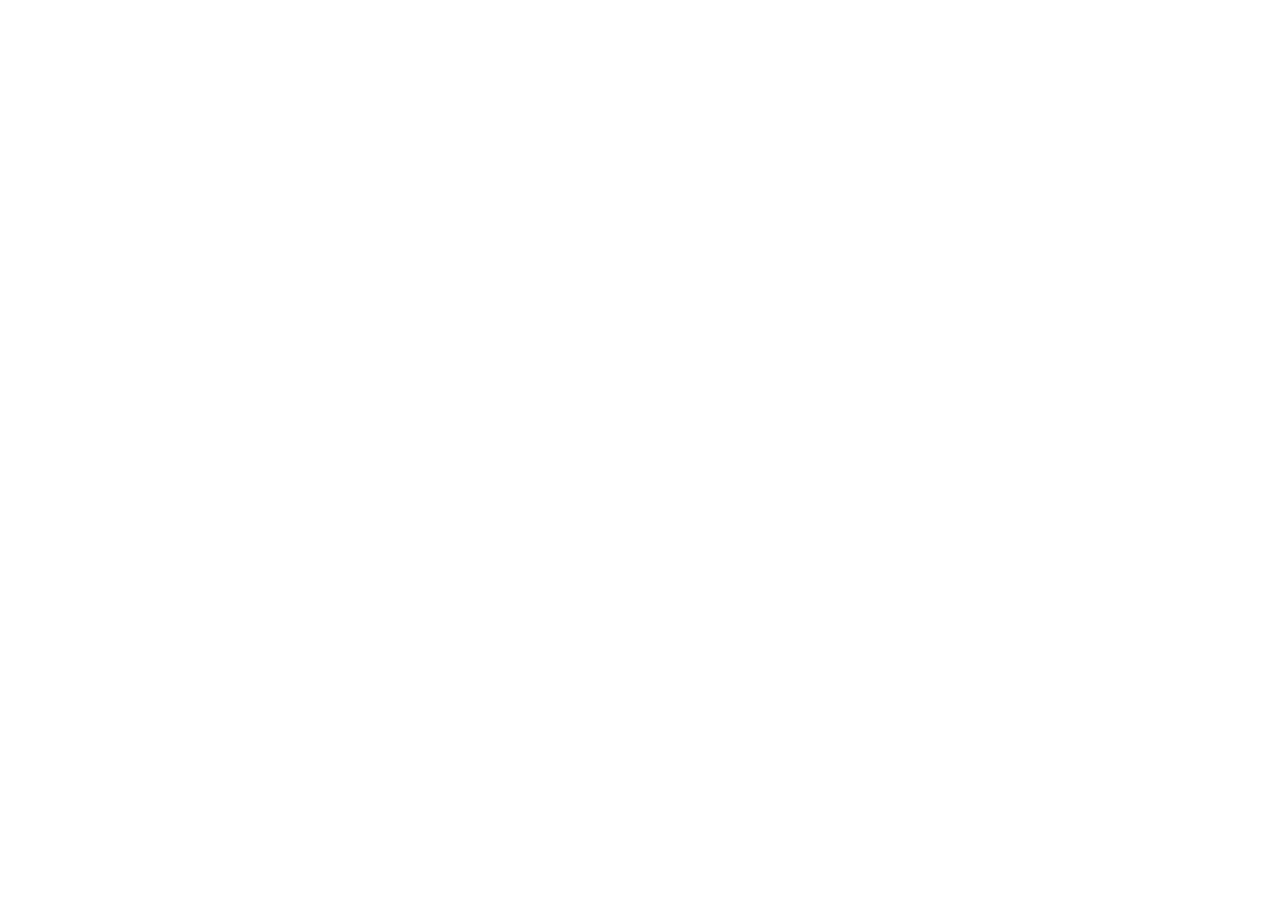
==== about.html @ 68ceb2f0 "init : creation du depot, arborescence des fichiers et structure HTML de base" ====
<!DOCTYPE html>
<html lang="fr">
<head>
    <meta charset="UTF-8">
    <meta name="viewport" content="width=device-width, initial-scale=1.0">
    <title>AfriTalent _ Accueil</title>

    <link
    href="https://cdn.jsdelivr.net/npm/bootstrap@5.3.0/dist/css/bootstrap.min.css"
    rel="stylesheet">

    <link rel="stylesheet" href="css/style.css">
</head>
<body>

    <script
    src="https://cdn.jsdelivr.net/npm/bootstrap@5.3.0/dist/js/bootstrap.bundle.min.js">
    </script>

    <script src="js/main.js"></script>
    
</body>
</html>
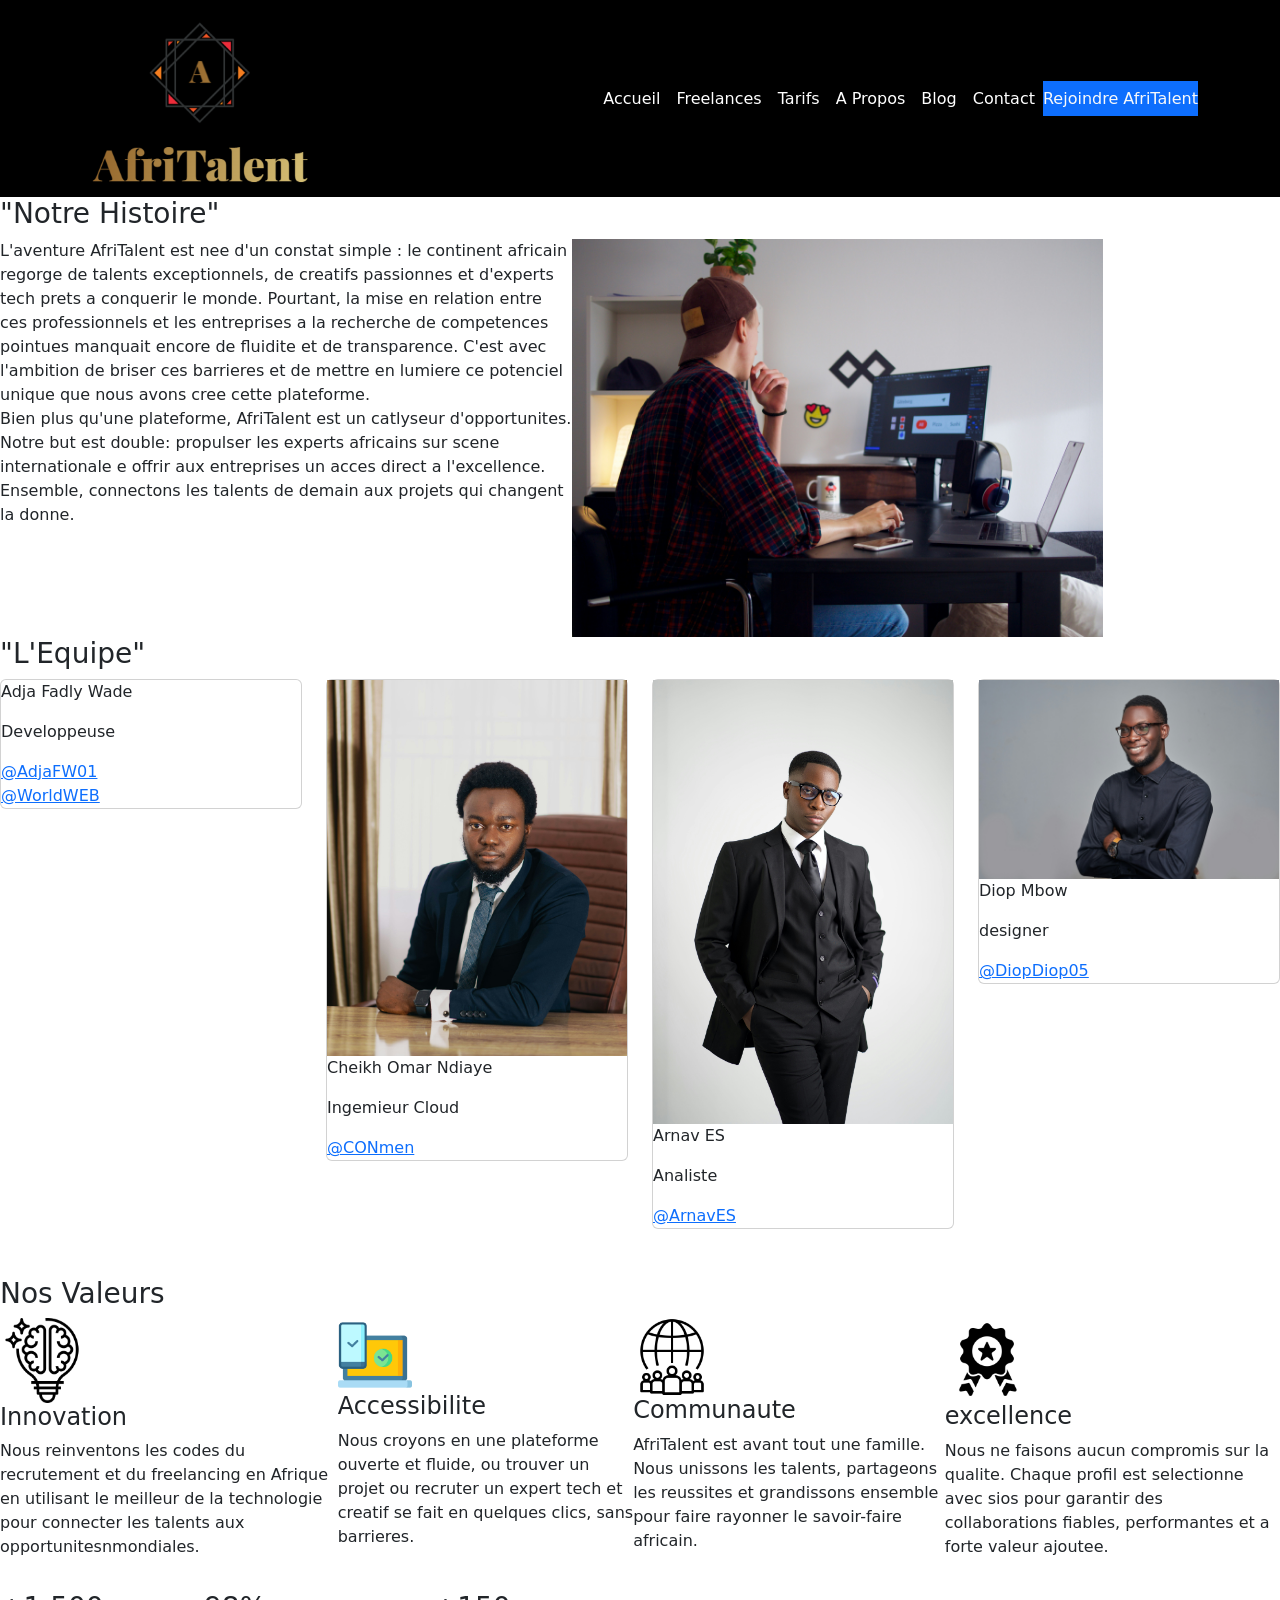
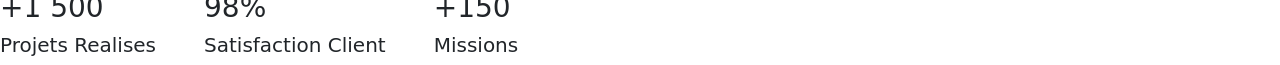
==== commit 54f85961: "HTML : structure complète des 5 pages avec sections et contenu texte" ====
--- a/about.html
+++ b/about.html
@@ -13,6 +13,146 @@
 </head>
 <body>
 
+     </header> 
+        <!-- HEADER / NAVBAR -->
+        <nav class="navbar navbar-expand-lg navbar-dark bg-black">
+            <div class="container">
+                <a class="navbar-brand" href="index.html"><img src="Images/logoAFRI.png" alt=""></a>
+                <button class="navbar-toggler" type="button"
+                        data-bs-toggle="collapse"
+                        data-bs-target="#navMenu"
+                        aria-controls="navMenu"
+                        aria-expanded="false"
+                        aria-label="toggle navigation">
+                    <span class="navbar-toggler-icon"></span>
+                </button>
+                <div class="collapse navbar-collapse" id="navMenu">
+
+                    <ul class=" navbar-nav ms-auto">
+
+                        <li class="nav-item"><a class="nav-link active" href="index.html"> Accueil</a></li>
+                        <li class="nav-item"><a class="nav-link active" href="freelances.html"> Freelances</a></li>
+                        <li class="nav-item"><a class="nav-link active" href="tarifs.html">Tarifs</a></li>
+                        <li class="nav-item"><a class="nav-link active" href="about.html"> A Propos</a></li>
+                        <li class="nav-item"><a class="nav-link active" href="index.html">Blog</a></li>
+                        <li class="nav-item"><a class="nav-link active" href="contact.html">Contact</a></li>
+                        
+                    </ul>
+                </div>
+
+                <div>  
+                    <a class="bg-primary text-light text-decoration-none py-2" href="contact.html">Rejoindre AfriTalent</a>
+            </div>
+
+        </nav>  
+    </header> 
+    
+    <section>
+        <h3> "Notre Histoire"</h3>
+
+        <div class="d-flex ">
+            <div>
+                <p>L'aventure AfriTalent est nee d'un constat simple : le continent africain regorge de talents exceptionnels, de creatifs passionnes et d'experts tech prets a conquerir le monde. Pourtant, la mise en relation entre ces professionnels et les entreprises a la recherche de competences pointues manquait encore de fluidite et de transparence. C'est avec l'ambition de briser ces barrieres et de mettre en lumiere ce potenciel unique que nous avons cree cette plateforme. <br> Bien plus qu'une plateforme, AfriTalent est un catlyseur d'opportunites. Notre but est double: propulser les experts africains sur scene internationale e offrir aux entreprises un acces direct a l'excellence. Ensemble, connectons les talents de demain aux projets qui changent la donne. </p>
+            </div>
+            <div>
+                <img class="w-75" src="Images/freeDYN.jpg" alt="">
+            </div>
+        </div>
+
+    </section>
+
+    <section>
+        <h3> "L'Equipe"</h3>
+
+        <div class="row">
+            <div class="col-md-3">
+                <div class="card">
+                    <img src="Images/femme.jpg" alt="">
+                    <p>Adja Fadly Wade</p>
+                    <p> Developpeuse</p>
+                    <a href="https:twitter.com">@AdjaFW01</a>
+                    <a href="https:youtube.com">@WorldWEB</a>
+                </div>
+            </div>
+
+            <div class="col-md-3">
+                <div class="card">
+                    <img src="Images/BopM.jpg" alt="">
+                    <p>Cheikh Omar Ndiaye</p>
+                    <p>Ingemieur Cloud</p>
+                    <a href="https:twitter,com"> @CONmen</a>
+                </div>
+            </div>
+
+            <div class="col-md-3">
+                <div class="card">
+                    <img src="Images/Lamine.jpg" alt="">
+                    <p>Arnav ES</p>
+                    <p>Analiste</p>
+                    <a href="https:twitter,com">@ArnavES</a>
+                </div>
+            </div>
+
+            <div class="col-md-3">
+                <div class="card">
+                    <img src="Images/HenryP.jpg" alt="">
+                    <p>Diop Mbow</p>
+                    <p>designer</p>
+                    <a href="https:twitter.com">@DiopDiop05</a>
+                </div>
+            </div>
+        </div>
+
+    </section>
+
+    <section class="mt-5">
+
+        <h3>Nos Valeurs</h3>
+
+        <div class="d-flex">
+            <div> 
+                <img src="Images/Innovation.png"  class="w-25" alt="">
+                <h4>Innovation</h4>
+                <p>Nous reinventons les codes du recrutement et du freelancing en Afrique en utilisant le meilleur de la technologie pour connecter les talents aux opportunitesnmondiales.</p>
+            </div>
+
+            <div>
+                <img src="Images/accessibilite.png"  class="w-25" alt="">
+                <h4>Accessibilite</h4>
+                <p>Nous croyons en une plateforme ouverte et fluide, ou trouver un projet ou recruter un expert tech et creatif se fait en quelques clics, sans barrieres.</p>
+            </div>
+
+            <div>
+                <img src="Images/communaute.png"  class="w-25" alt="">
+                <h4>Communaute</h4>
+                <p>AfriTalent est avant tout une famille. Nous unissons les talents, partageons les reussites et grandissons ensemble pour faire rayonner le savoir-faire africain.</p>
+            </div>
+
+            <div>
+                <img src="Images/excellent.png"class="w-25"  alt="">
+                <h4>excellence</h4>
+                <p>Nous ne faisons aucun compromis sur la qualite. Chaque profil est selectionne avec sios pour garantir des collaborations fiables, performantes et a forte valeur ajoutee. </p>
+            </div>
+        </div>
+    </section>
+
+    <section class="mt-3">
+        <div class="d-flex gap-5">
+            <div>
+                <h3>+1 500</h3>
+                <h5>Projets Realises</h5>
+            </div>
+            <div>
+                <h3>98%</h3>
+                <h5>Satisfaction Client</h5>
+            </div>
+            <div>
+                <h3>+150</h3>
+                <h5>Missions</h5>
+            </div>
+        </div>
+    </section>
+
     <script
     src="https://cdn.jsdelivr.net/npm/bootstrap@5.3.0/dist/js/bootstrap.bundle.min.js">
     </script>
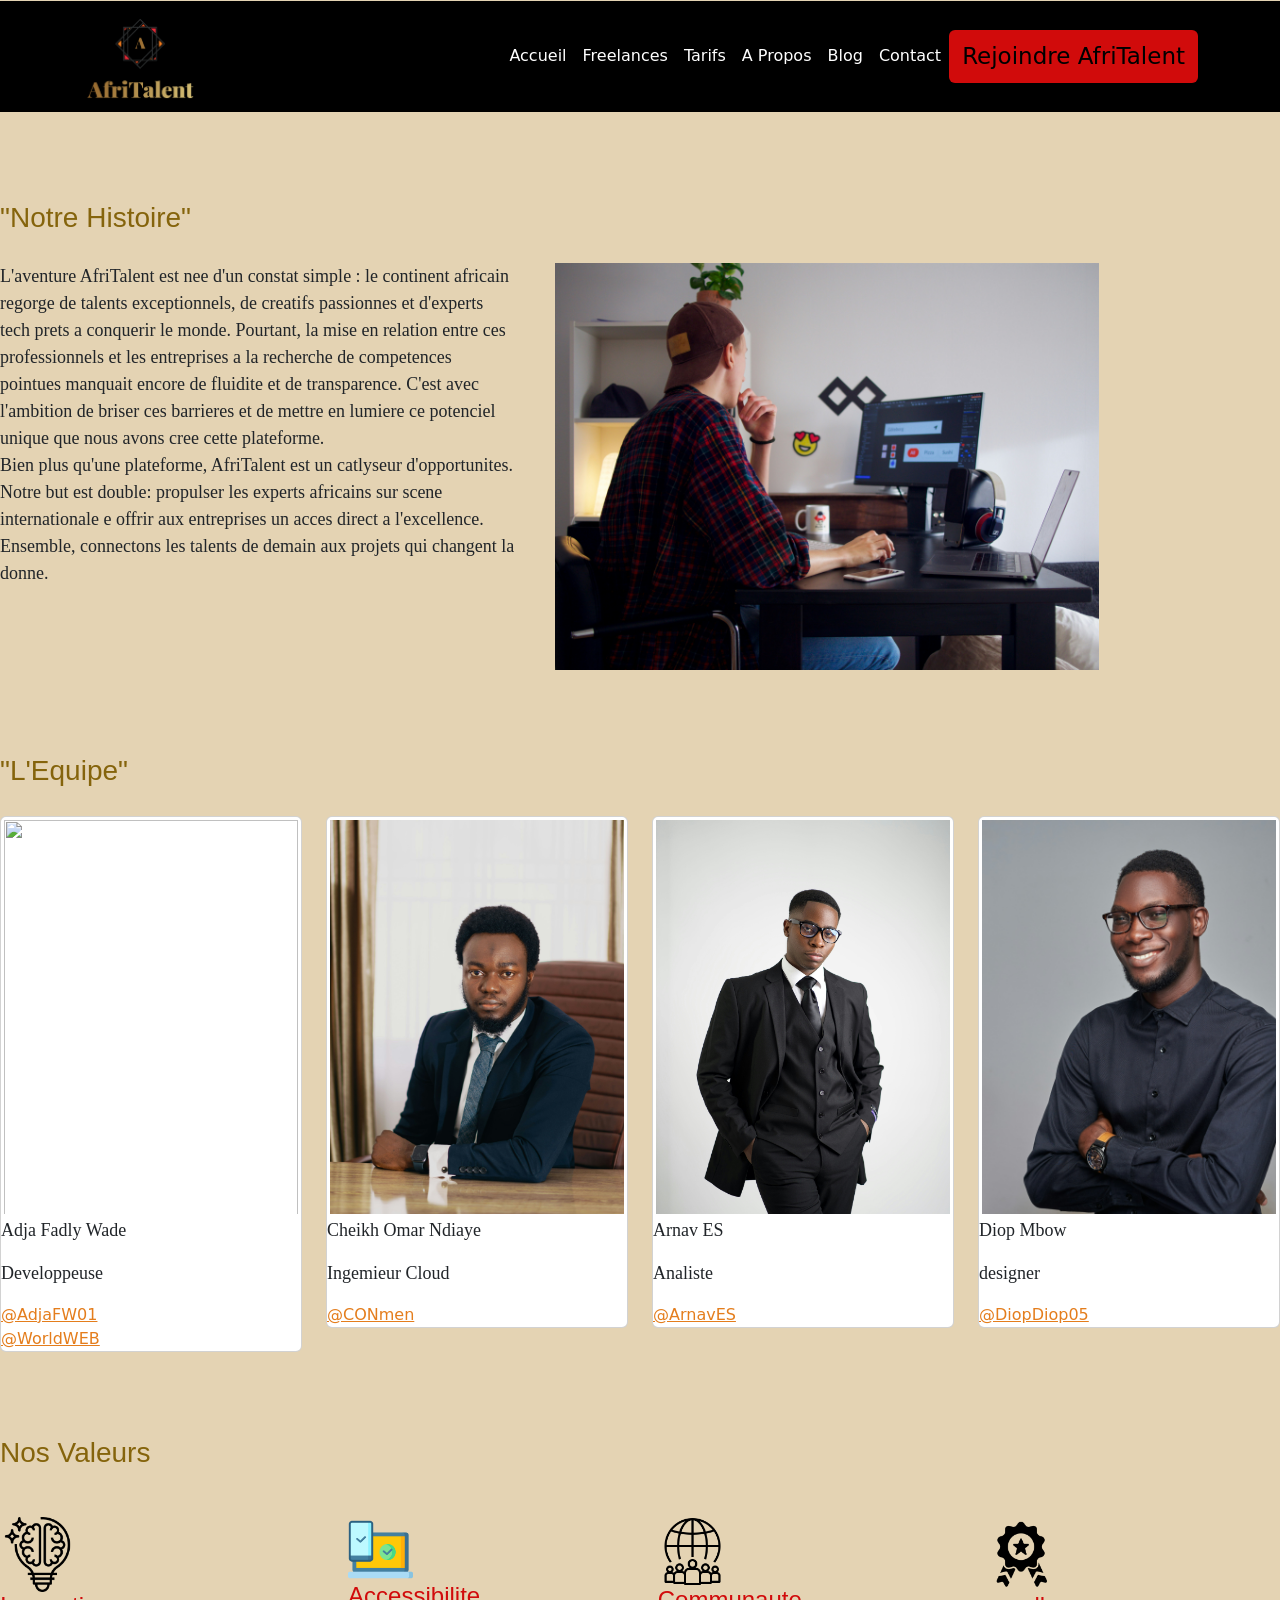
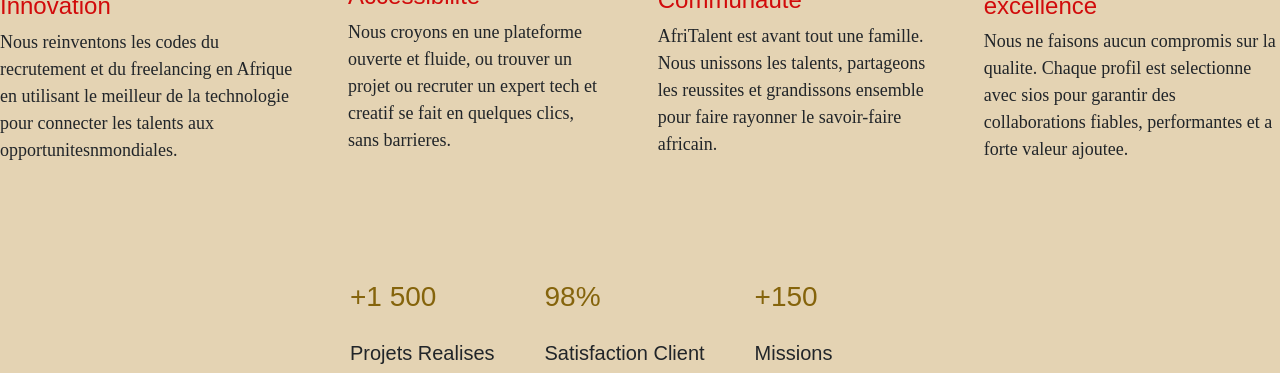
==== commit 0a73df50: "CSS : variables, typographie, layout général et styles de base" ====
--- a/about.html
+++ b/about.html
@@ -9,15 +9,15 @@
     href="https://cdn.jsdelivr.net/npm/bootstrap@5.3.0/dist/css/bootstrap.min.css"
     rel="stylesheet">
 
-    <link rel="stylesheet" href="css/style.css">
+    <link rel="stylesheet" type="text/css" href="css/style.css">
 </head>
 <body>
 
-     </header> 
+    <header> 
         <!-- HEADER / NAVBAR -->
         <nav class="navbar navbar-expand-lg navbar-dark bg-black">
             <div class="container">
-                <a class="navbar-brand" href="index.html"><img src="Images/logoAFRI.png" alt=""></a>
+                <a class="navbar-brand" href="index.html"><img src="Images/logoAFRI.png" class="logo" alt=""></a>
                 <button class="navbar-toggler" type="button"
                         data-bs-toggle="collapse"
                         data-bs-target="#navMenu"
@@ -41,16 +41,16 @@
                 </div>
 
                 <div>  
-                    <a class="bg-primary text-light text-decoration-none py-2" href="contact.html">Rejoindre AfriTalent</a>
+                    <button class="btn text-decoration-none py-2" href="contact.html">Rejoindre AfriTalent</button>
             </div>
 
         </nav>  
     </header> 
     
     <section>
-        <h3> "Notre Histoire"</h3>
+        <h3  class="dd"> "Notre Histoire"</h3>
 
-        <div class="d-flex ">
+        <div class="dflex ">
             <div>
                 <p>L'aventure AfriTalent est nee d'un constat simple : le continent africain regorge de talents exceptionnels, de creatifs passionnes et d'experts tech prets a conquerir le monde. Pourtant, la mise en relation entre ces professionnels et les entreprises a la recherche de competences pointues manquait encore de fluidite et de transparence. C'est avec l'ambition de briser ces barrieres et de mettre en lumiere ce potenciel unique que nous avons cree cette plateforme. <br> Bien plus qu'une plateforme, AfriTalent est un catlyseur d'opportunites. Notre but est double: propulser les experts africains sur scene internationale e offrir aux entreprises un acces direct a l'excellence. Ensemble, connectons les talents de demain aux projets qui changent la donne. </p>
             </div>
@@ -67,7 +67,7 @@
         <div class="row">
             <div class="col-md-3">
                 <div class="card">
-                    <img src="Images/femme.jpg" alt="">
+                    <img src="Images/femme.jpg" class="card2" alt="">
                     <p>Adja Fadly Wade</p>
                     <p> Developpeuse</p>
                     <a href="https:twitter.com">@AdjaFW01</a>
@@ -77,7 +77,7 @@
 
             <div class="col-md-3">
                 <div class="card">
-                    <img src="Images/BopM.jpg" alt="">
+                    <img src="Images/BopM.jpg" class="card2" alt="">
                     <p>Cheikh Omar Ndiaye</p>
                     <p>Ingemieur Cloud</p>
                     <a href="https:twitter,com"> @CONmen</a>
@@ -86,7 +86,7 @@
 
             <div class="col-md-3">
                 <div class="card">
-                    <img src="Images/Lamine.jpg" alt="">
+                    <img src="Images/Lamine.jpg" class="card2" alt="">
                     <p>Arnav ES</p>
                     <p>Analiste</p>
                     <a href="https:twitter,com">@ArnavES</a>
@@ -95,7 +95,7 @@
 
             <div class="col-md-3">
                 <div class="card">
-                    <img src="Images/HenryP.jpg" alt="">
+                    <img src="Images/HenryP.jpg" class="card2" alt="">
                     <p>Diop Mbow</p>
                     <p>designer</p>
                     <a href="https:twitter.com">@DiopDiop05</a>
@@ -109,7 +109,7 @@
 
         <h3>Nos Valeurs</h3>
 
-        <div class="d-flex">
+        <div class="ouba">
             <div> 
                 <img src="Images/Innovation.png"  class="w-25" alt="">
                 <h4>Innovation</h4>
@@ -137,7 +137,7 @@
     </section>
 
     <section class="mt-3">
-        <div class="d-flex gap-5">
+        <div class="dora">
             <div>
                 <h3>+1 500</h3>
                 <h5>Projets Realises</h5>
--- a/css/style.css
+++ b/css/style.css
@@ -0,0 +1,185 @@
+*{
+    padding: 0;
+    margin: 0;
+}
+:root{
+    --main-bg-color: rgb(228, 211, 179);
+    --main-h3-color: rgb(133, 100, 12);
+    --main-h4-color: rgb(209, 11, 11);
+    --main-section-margin-top: 4em;
+    --main-section-height: 100%;
+    --body-a-color: rgb(228, 125, 28);
+    --main-titre-fm:  'Lucida Sans', 'Lucida Sans Regular', 'Lucida Grande', 'Lucida Sans Unicode', Geneva, Verdana, sans-serif;
+    --main-p-fm: 'Times New Roman', Times, serif;
+    --footer-bg-color: black;
+
+
+   
+}
+
+p svg{
+    color: rgb(236, 184, 41);
+}
+
+
+body{
+    margin: 0;
+    background-color: var(--main-bg-color);
+    padding-top: 1px;
+   
+}
+
+body h1,h2,h3,h4,h5{
+    font-family: var(--main-titre-fm);
+}
+
+body p{
+    font-family: var(--main-p-fm);
+    font-size: 18px;
+}
+
+header{
+    width: 100%;
+    margin: 0;
+    position: fixed;
+    padding: 0;
+    margin-top: 0;
+    z-index: 7;
+
+}
+.logo{
+    width: 9vw;
+}
+
+section{
+    /* margin-top: var(--main-section-margin-top); */
+    height: var(--main-section-height);
+}
+body a{
+    color: var(--body-a-color);
+
+}
+body h3{
+    color: var(--main-h3-color);
+    margin-bottom: 1em;
+    margin-top: 3em;
+}
+
+body h4{
+    color: var(--main-h4-color);
+}
+
+.woo{
+    margin-top: 200px;
+}
+
+.dd{
+    margin-top: 200px;
+}
+
+#carouselExampleAutoplaying{
+    /* height: 10em; */
+    width: 30vw;
+    margin-left: 30em;
+    border: 1px solid black;
+    border-radius: 10px;
+    padding: 4px;
+    margin-bottom: 5em;
+}
+span, h2{
+    font-size: 25px;
+}
+
+.ban{
+    background-color: rgb(228, 125, 28) ;
+    height: 22vh;
+    font-size: 20px;
+}
+.ban h5{
+    font-size: 29px;
+}
+
+.btn{
+    background-color:  rgb(209, 11, 11);
+    color: black;
+    font-size: 23px;
+   
+}
+
+footer{
+    background-color: var(--footer-bg-color);
+    color: aliceblue;
+   
+
+}
+
+.disp{
+    display: flex;
+    gap: 155px;
+    margin-bottom: 2em;
+}
+
+#free{
+    width: 20vh;
+    margin-top: 200px;
+    margin-bottom: 60px;
+    margin-left: 38em;
+}
+
+.img{
+    height: 350px;
+    width: 100%;
+    object-fit: cover;
+    object-position: top;
+}
+
+.tata{
+    margin-top: 200px;
+}
+
+.dop{
+    margin-top: 100px;
+    display: flex;
+    gap: 150px;
+    width: 100%;
+    font-size: 15px;
+}
+.iop input,select,textarea{
+    width: 40vw;
+    height: 10vh;
+    border-radius: 10px;
+}
+
+footer h5{
+    text-decoration: underline;
+
+}
+.oui{
+    width: 60vw;
+}
+
+.card2{
+   height: 400px;
+    width: 100%;
+    object-fit: cover;
+    object-position: top;
+    padding: 3px;
+}
+
+.ouba{
+    display: flex;
+    gap: 50px;
+    margin-top: 3em;
+}
+.dora{
+    display: flex;
+    gap: 50px;
+    margin-left: 350px;
+   
+}
+
+.dflex{
+    display: flex;
+    gap: 40px;
+    
+}
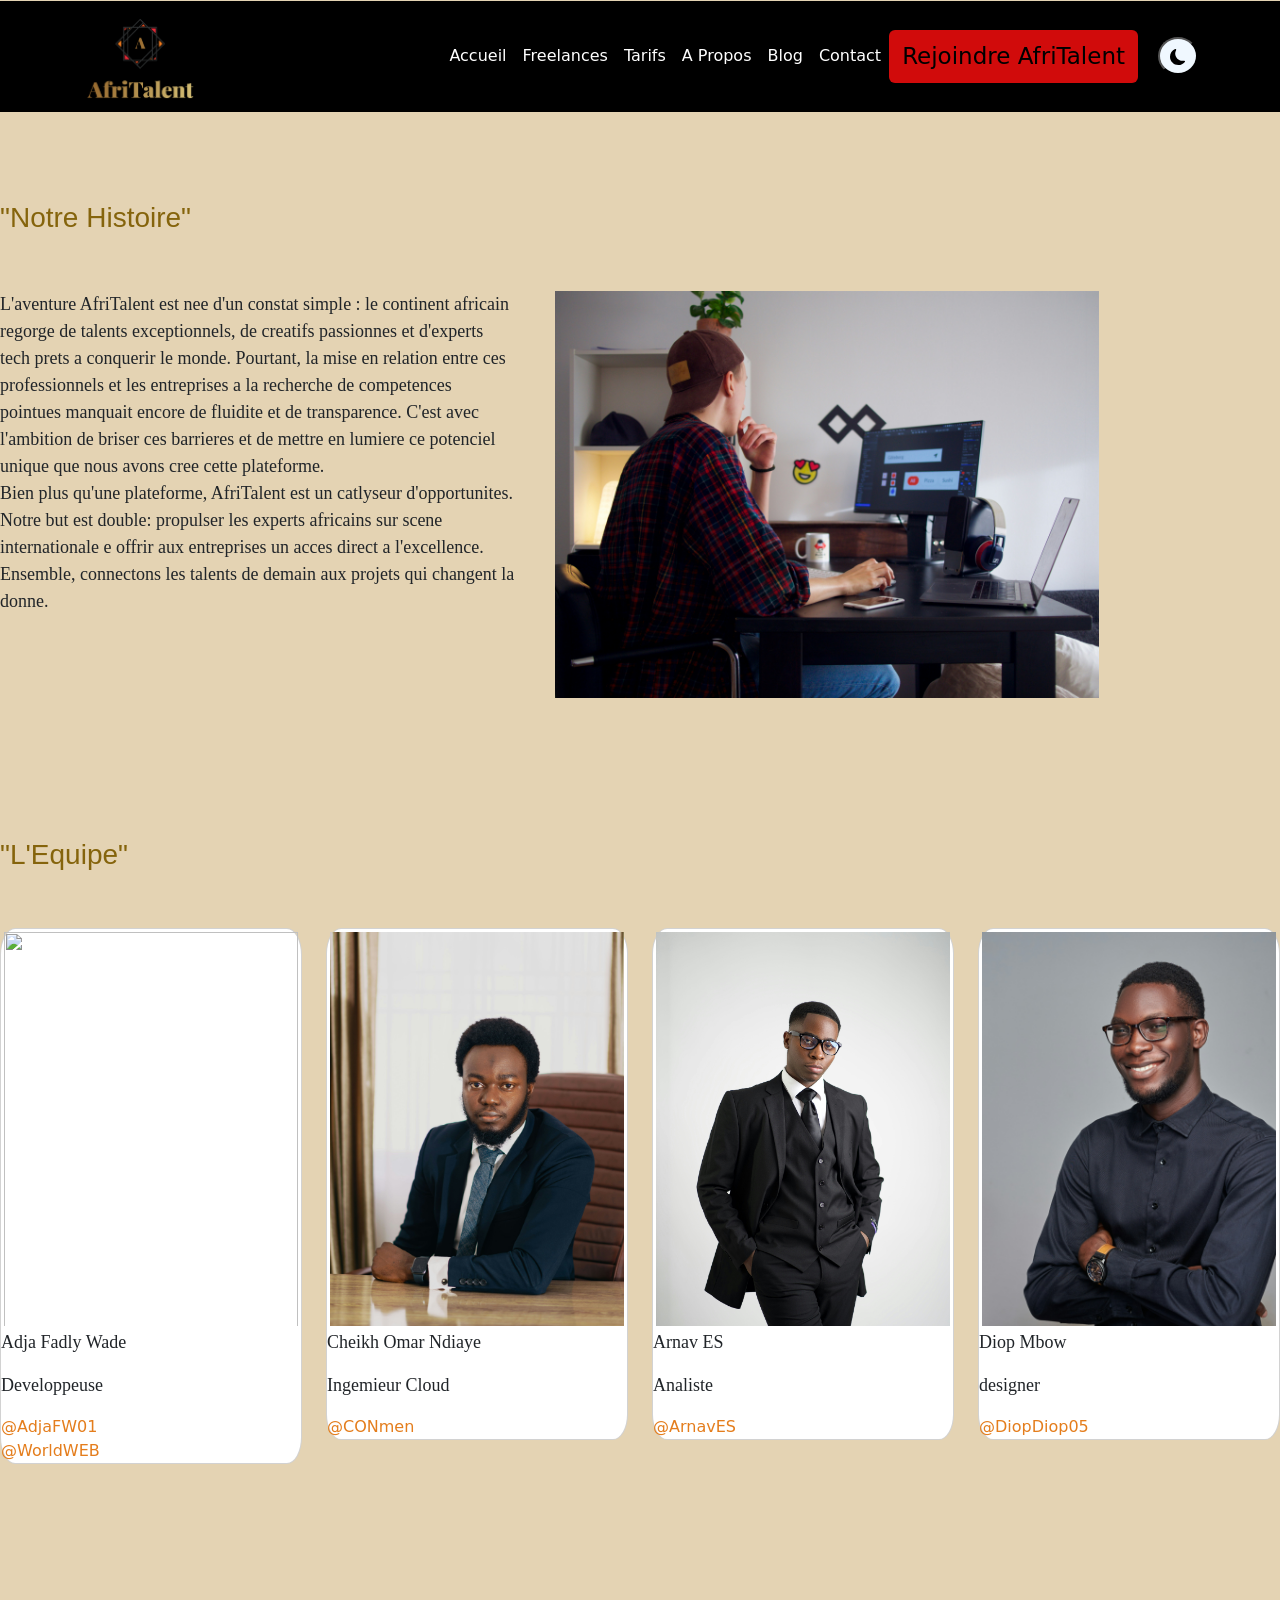
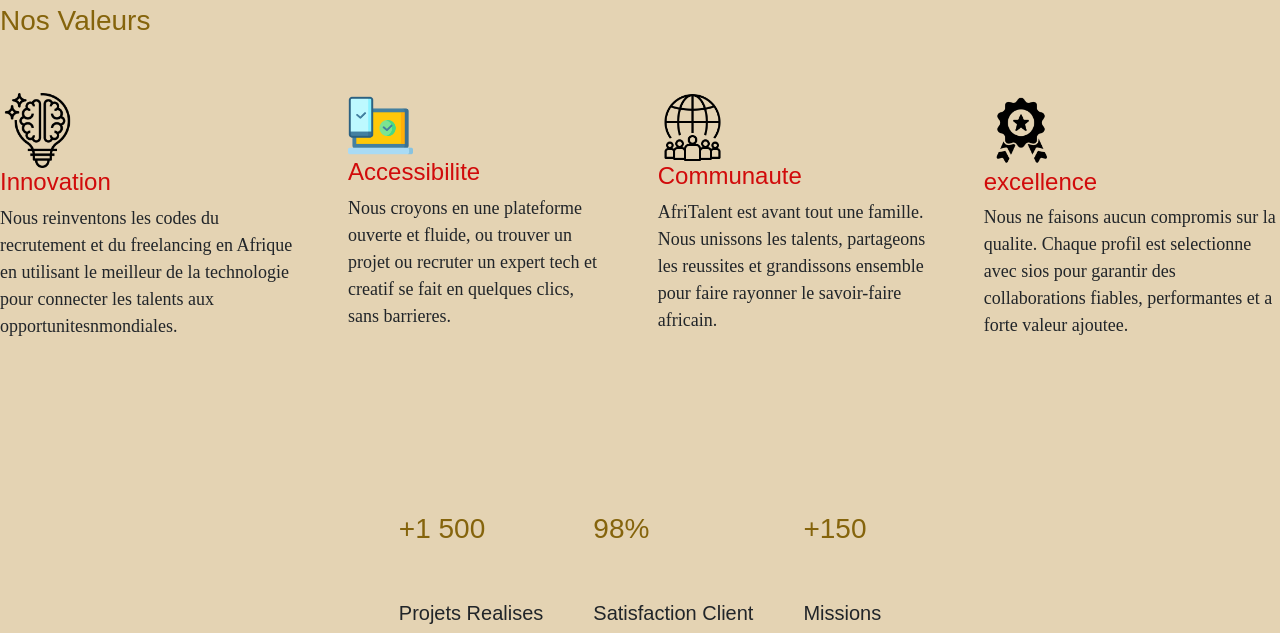
==== commit 01121c75: "JS : dark mode avec localStorage, navbar dynamique au scroll" ====
--- a/about.html
+++ b/about.html
@@ -42,6 +42,13 @@
 
                 <div>  
                     <button class="btn text-decoration-none py-2" href="contact.html">Rejoindre AfriTalent</button>
+                </div>
+
+                <div>
+                    <button id="theme-toggle">
+                        <img id="theme-icon" src="Images/moon-fill (1).svg" alt="">
+                    </button>
+                </div>
             </div>
 
         </nav>  
@@ -153,6 +160,9 @@
         </div>
     </section>
 
+    <button id="backtotop">⇧</button>
+
+
     <script
     src="https://cdn.jsdelivr.net/npm/bootstrap@5.3.0/dist/js/bootstrap.bundle.min.js">
     </script>
--- a/css/style.css
+++ b/css/style.css
@@ -12,22 +12,46 @@
     --main-titre-fm:  'Lucida Sans', 'Lucida Sans Regular', 'Lucida Grande', 'Lucida Sans Unicode', Geneva, Verdana, sans-serif;
     --main-p-fm: 'Times New Roman', Times, serif;
     --footer-bg-color: black;
-
-
-   
+}
+
+.container{
+    background-color: var(--secondory-color);
 }
 
 p svg{
     color: rgb(236, 184, 41);
 }
 
+@media screen and(max-width: 375px){
+    h3{
+        font-size: 18px;
+    }
+    p{
+        font-size: 10px;
+    }
+   
+}
+@media screen and(max-width: 768px){
+    h3{
+        font-size: 20px;
+    }
+}
+@media screen and(min-width: 992px){
+    h3{
+        font-size: 22px;
+    }
+}
+
+
 
 body{
+
     margin: 0;
     background-color: var(--main-bg-color);
     padding-top: 1px;
-   
-}
+    width: 100%;
+    
+}   
 
 body h1,h2,h3,h4,h5{
     font-family: var(--main-titre-fm);
@@ -45,7 +69,9 @@
     padding: 0;
     margin-top: 0;
     z-index: 7;
-
+}
+.navbar{
+     transition: all 0.3s ease-in-out;
 }
 .logo{
     width: 9vw;
@@ -55,14 +81,31 @@
     /* margin-top: var(--main-section-margin-top); */
     height: var(--main-section-height);
 }
+#theme-toggle{
+    width: 40px;
+    cursor: pointer;
+    background-color: aliceblue;
+    margin-left: 20px;
+    padding: 5px;
+    border-radius: 50%;
+}
+
+.aa{
+    color: black;
+}
 body a{
     color: var(--body-a-color);
 
 }
 body h3{
     color: var(--main-h3-color);
-    margin-bottom: 1em;
-    margin-top: 3em;
+    margin-bottom: 2em;
+    margin-top: 5em;
+    
+}
+.cs:hover{
+    transform: translateY(10px);
+    box-shadow: 0 10px 20px rgb(87, 83, 83);
 }
 
 body h4{
@@ -70,7 +113,9 @@
 }
 
 .woo{
-    margin-top: 200px;
+    margin-top: 150px;
+    padding: 30px;
+   text-align: center;
 }
 
 .dd{
@@ -79,43 +124,63 @@
 
 #carouselExampleAutoplaying{
     /* height: 10em; */
-    width: 30vw;
-    margin-left: 30em;
+    width: 50%;
+    margin: 0 auto;
     border: 1px solid black;
     border-radius: 10px;
     padding: 4px;
     margin-bottom: 5em;
 }
+
+.carousel img{
+    margin: 0 auto;
+    width: 7vw;
+    /* margin-left: 170px;   */
+    border: 2px solid  rgb(228, 125, 28) ;
+    border-radius: 30px;
+}
 span, h2{
     font-size: 25px;
 }
 
 .ban{
     background-color: rgb(228, 125, 28) ;
-    height: 22vh;
-    font-size: 20px;
+    height: 20vhh;
+    width: 100%;
+    
 }
 .ban h5{
     font-size: 29px;
+   text-align: center;
+}
+.ban p{
+   text-align: center;
+    margin-top: 1em;
+    font-size: 20px;
 }
 
 .btn{
     background-color:  rgb(209, 11, 11);
     color: black;
     font-size: 23px;
-   
+}
+
+.bta{
+    margin-top: 8px;   
+    position: center;
 }
 
 footer{
     background-color: var(--footer-bg-color);
     color: aliceblue;
-   
+    padding: 10px;
+    width: 100%;
 
 }
 
 .disp{
     display: flex;
-    gap: 155px;
+    gap: 90px;
     margin-bottom: 2em;
 }
 
@@ -150,9 +215,8 @@
     border-radius: 10px;
 }
 
-footer h5{
-    text-decoration: underline;
-
+.oa div,p,a{
+    text-decoration: none;
 }
 .oui{
     width: 60vw;
@@ -174,12 +238,103 @@
 .dora{
     display: flex;
     gap: 50px;
-    margin-left: 350px;
-   
+    justify-content: center;
 }
 
 .dflex{
     display: flex;
     gap: 40px;
     
+}
+.imgn{
+    display: block;
+    margin-left: auto;
+    margin-right: auto;
+}
+
+.you{
+    font-family: var(--main-p-fm);
+    font-size: 30px;
+    /* color: rgb(41, 42, 43); */
+    text-align: center;
+}
+.yum{
+   text-align: center;
+}
+
+.cent{
+    text-align: center;
+
+}
+.card{
+    border-radius: 5%;
+}
+
+.grid{
+    display: grid;
+    grid-template-columns: repeat(2,1fr); 
+    gap: 70px;
+    width: 100%;
+    border-radius: 50%;
+    padding: 20px;
+    margin: 0;
+    align-items: start;
+    margin: 0 auto;
+}
+.grid{
+    border-radius: 25px;
+    padding: 20px;
+}
+.grid1{
+    /* height: 50%; */
+    grid-column: span 2;
+    grid-row: span 2;
+}
+.grid2{
+    /* height: 20%; */
+    grid-column: span 2;
+    grid-row: span 1;
+}
+.grid3{
+    /* height: 15%; */
+    grid-column: span 1;
+    grid-row: span 2;
+}
+
+.grid4{
+    /* height: 20%; */
+    grid-column: span 1;
+    grid-row: span 1;
+}
+/* le toggle */
+.dark-mode{
+    background-color: #121212;
+    color: white;
+    .carousel{
+        border: 1px solid var(--body-a-color);
+        border-radius: 10px;
+        padding: 4px;
+    }
+    .woo{
+        color: rgb(230, 193, 126);
+    }
+    .you{
+        color: rgb(230, 193, 126);
+    }
+    
+}
+
+/* SCROLL */
+.navbar-scroll {
+    background-color: white;
+    box-shadow: 0 2px 10px rgb(0,0,0,0.2);
+    padding: 5px 0;
+}
+#backtotop{
+    position: fixed;
+    bottom: 20px;
+    right: 20px;
+    display: block;
+    background-color: #121212;
+    color: white;
 }
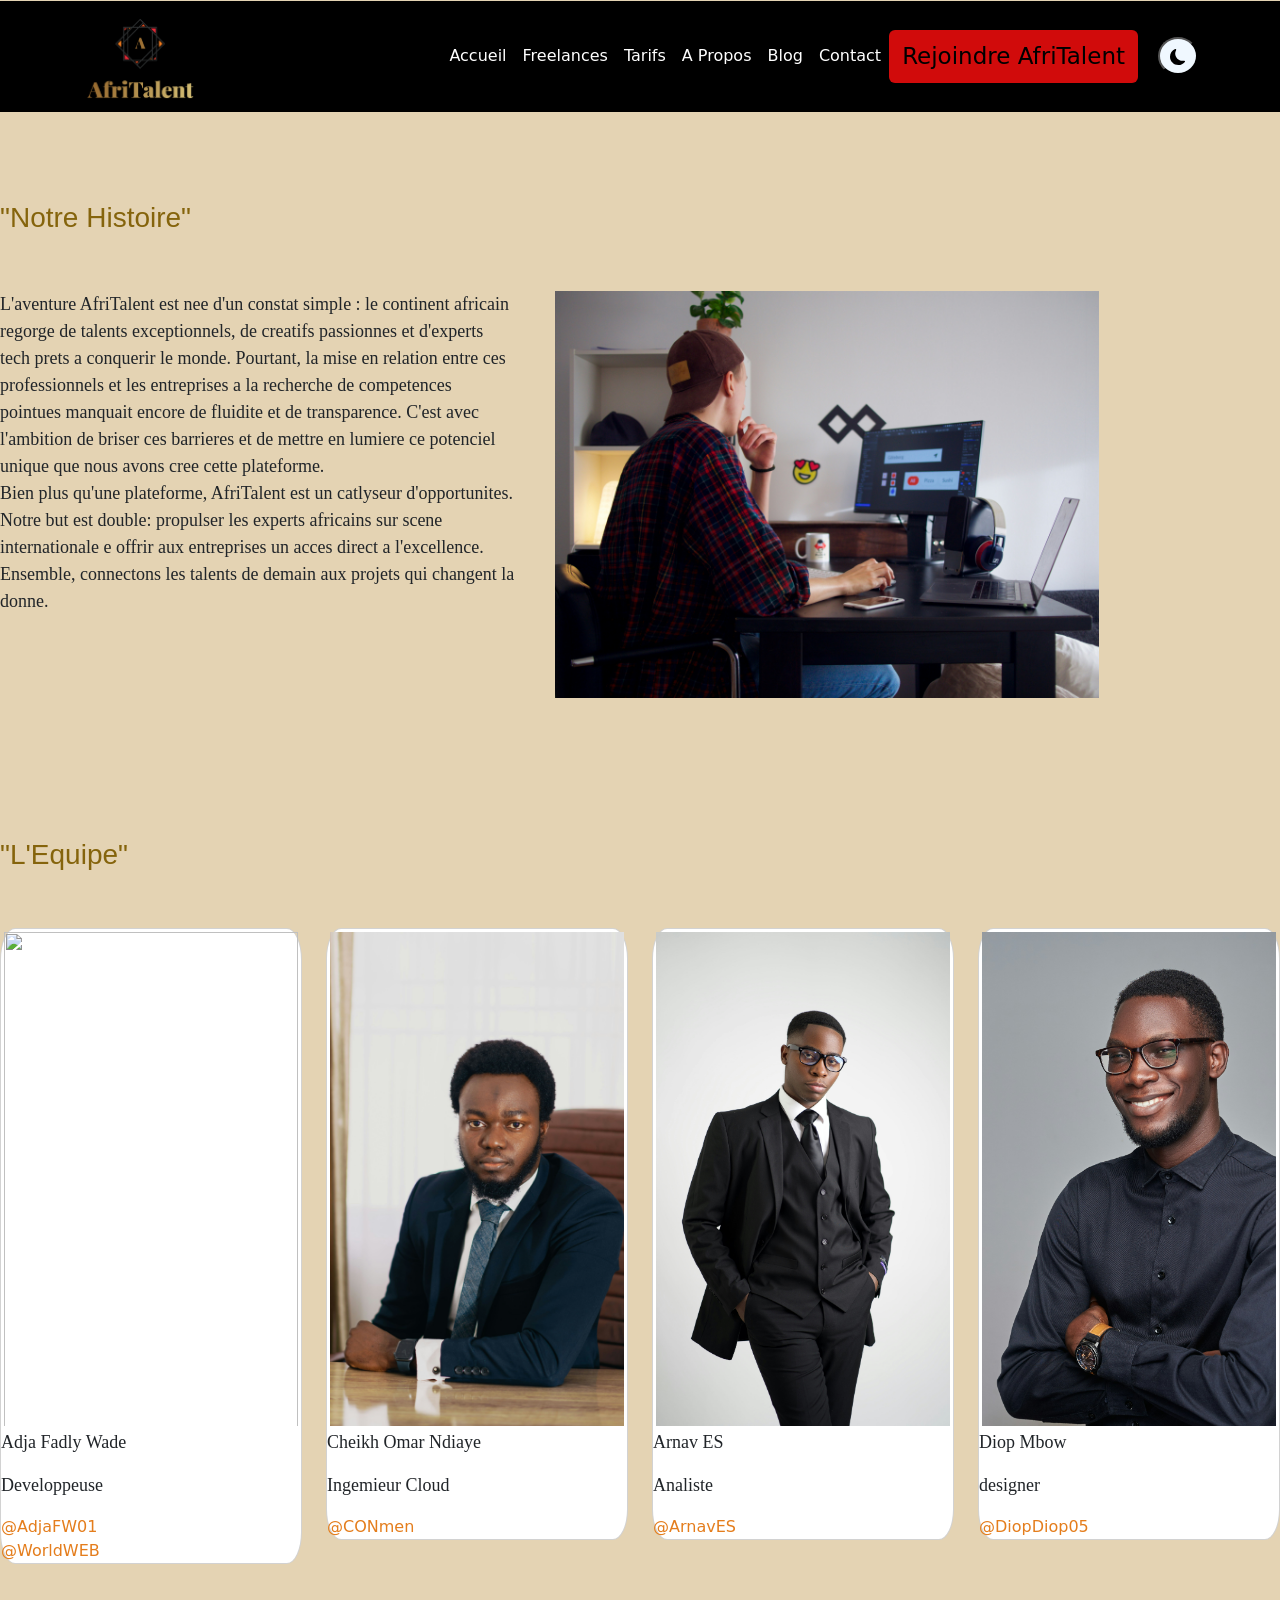
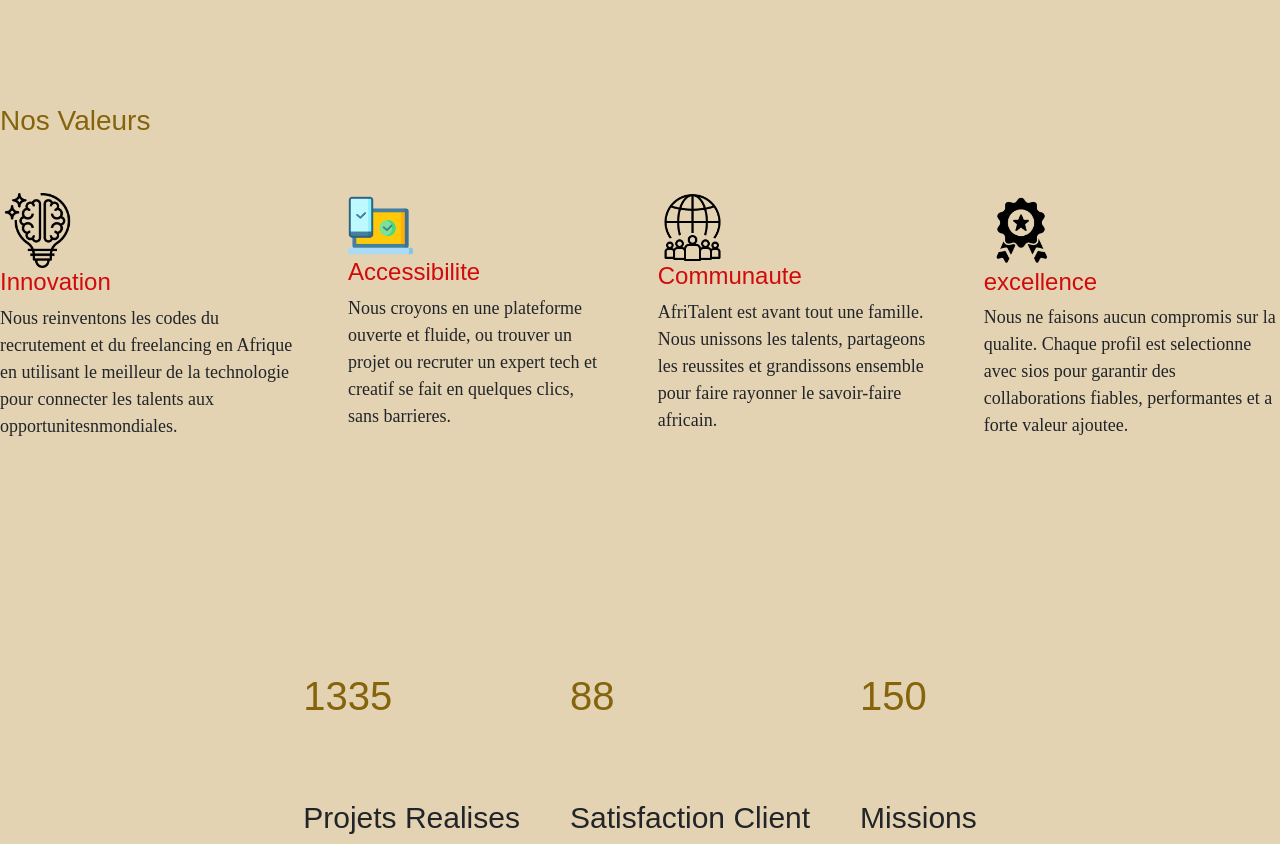
==== commit 3852ab83: "JS : compteurs animés au scroll et animations fade-in des sections" ====
--- a/about.html
+++ b/about.html
@@ -54,7 +54,7 @@
         </nav>  
     </header> 
     
-    <section>
+    <section class="fade-in">
         <h3  class="dd"> "Notre Histoire"</h3>
 
         <div class="dflex ">
@@ -68,7 +68,7 @@
 
     </section>
 
-    <section>
+    <section class="fade-in">
         <h3> "L'Equipe"</h3>
 
         <div class="row">
@@ -112,7 +112,7 @@
 
     </section>
 
-    <section class="mt-5">
+    <section class="mt-5 fade-in">
 
         <h3>Nos Valeurs</h3>
 
@@ -143,18 +143,18 @@
         </div>
     </section>
 
-    <section class="mt-3">
+    <section class="mt-3 fade-in">
         <div class="dora">
             <div>
-                <h3>+1 500</h3>
+                <h3 class="counter" data-target="1500">0</h3>
                 <h5>Projets Realises</h5>
             </div>
             <div>
-                <h3>98%</h3>
+                <h3 class="counter" data-target="98">0</h3>
                 <h5>Satisfaction Client</h5>
             </div>
             <div>
-                <h3>+150</h3>
+                <h3 class="counter" data-target="150">0</h3>
                 <h5>Missions</h5>
             </div>
         </div>
--- a/css/style.css
+++ b/css/style.css
@@ -61,6 +61,17 @@
     font-family: var(--main-p-fm);
     font-size: 18px;
 }
+.pp p{
+    font-size: 25px;
+}
+
+.counter{
+    color: var(--main-h3-color);
+    font-size: 40px;
+    p{
+        font-size: 40px;
+    }
+}
 
 header{
     width: 100%;
@@ -223,13 +234,14 @@
 }
 
 .card2{
-   height: 400px;
+   height: 500px;
     width: 100%;
     object-fit: cover;
     object-position: top;
     padding: 3px;
 }
 
+
 .ouba{
     display: flex;
     gap: 50px;
@@ -240,7 +252,10 @@
     gap: 50px;
     justify-content: center;
 }
-
+.dora h5{
+    font-size: 30px;
+    margin-top: 0;
+}
 .dflex{
     display: flex;
     gap: 40px;
@@ -337,4 +352,14 @@
     display: block;
     background-color: #121212;
     color: white;
+}
+.fade-in {
+    opacity: 0;
+    transform: translateY(30px);
+    transition: all 0.8s ease;
+}
+
+.fade-in.show{
+    opacity: 1;
+    transform: translateY(0);
 }
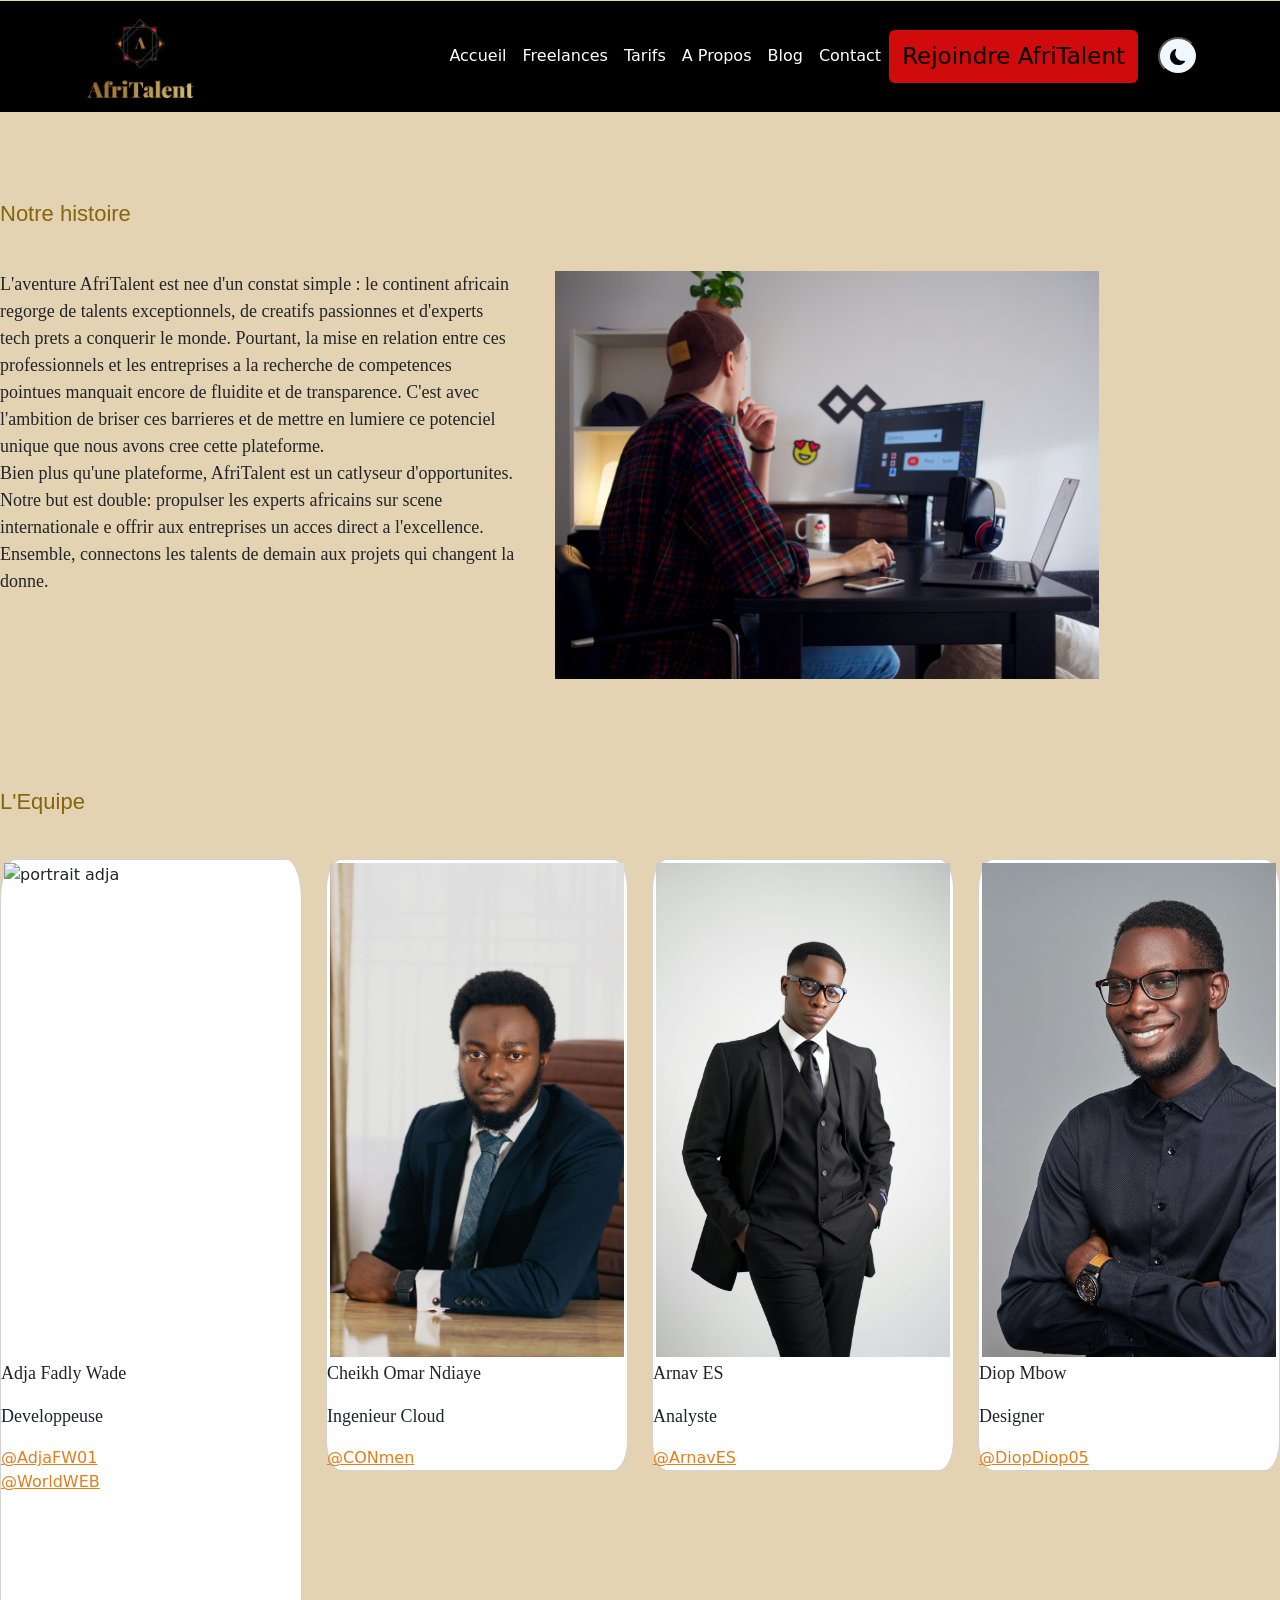
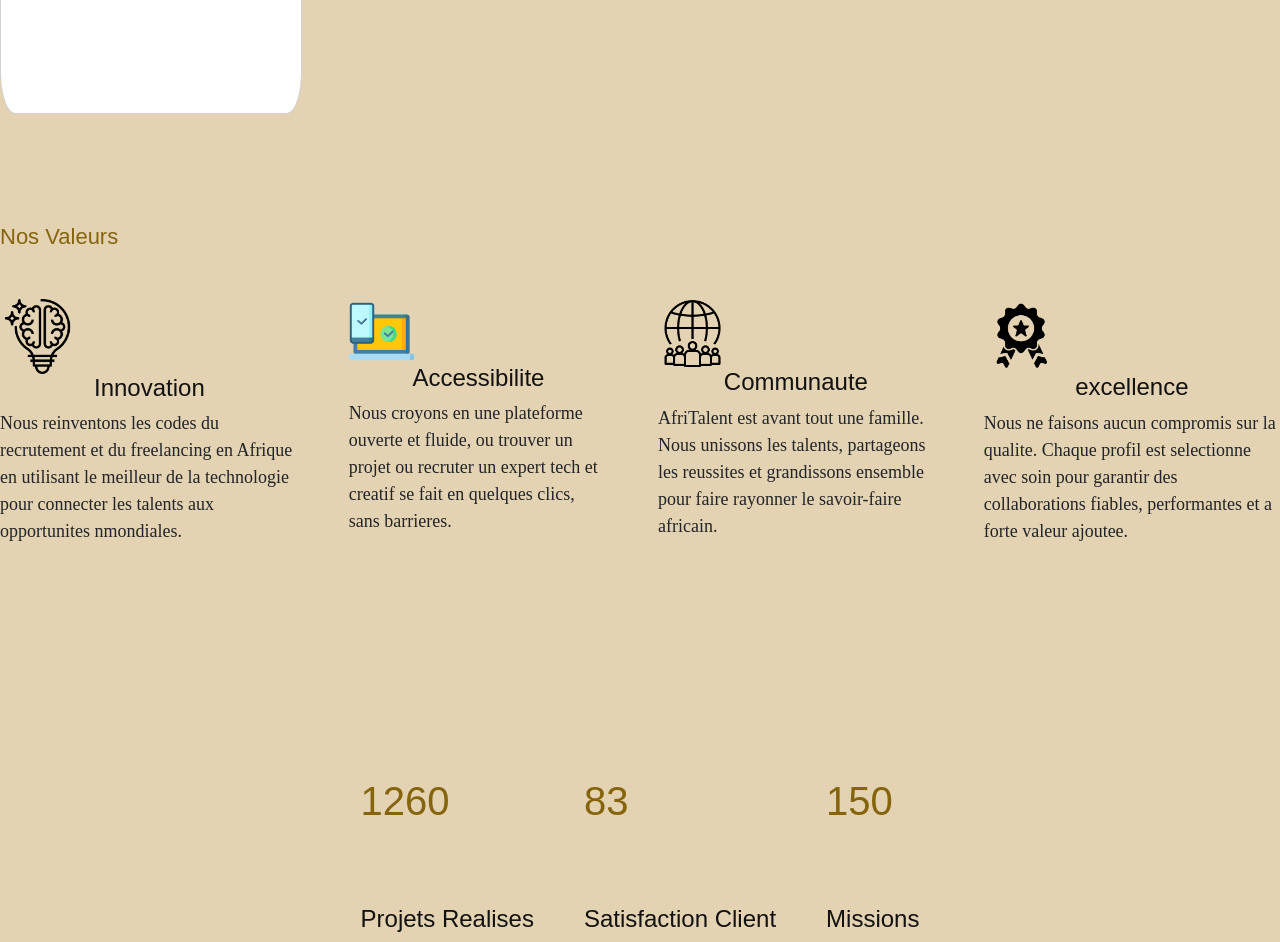
==== commit 98a4b201: "Finalisation : corrections responsive, optimisation du code et commentaires" ====
--- a/about.html
+++ b/about.html
@@ -17,7 +17,7 @@
         <!-- HEADER / NAVBAR -->
         <nav class="navbar navbar-expand-lg navbar-dark bg-black">
             <div class="container">
-                <a class="navbar-brand" href="index.html"><img src="Images/logoAFRI.png" class="logo" alt=""></a>
+                <a class="navbar-brand" href="index.html"><img src="Images/logoAFRI.png" class="logo" alt="logo AfriTalent"></a>
                 <button class="navbar-toggler" type="button"
                         data-bs-toggle="collapse"
                         data-bs-target="#navMenu"
@@ -41,21 +41,23 @@
                 </div>
 
                 <div>  
-                    <button class="btn text-decoration-none py-2" href="contact.html">Rejoindre AfriTalent</button>
+                   <a class="btn  text-decoration-none py-2" href="contact.html">Rejoindre AfriTalent</a>
                 </div>
 
                 <div>
                     <button id="theme-toggle">
-                        <img id="theme-icon" src="Images/moon-fill (1).svg" alt="">
+                        <img id="theme-icon" src="Images/moon-fill.svg" alt="changement theme">
                     </button>
                 </div>
             </div>
 
         </nav>  
     </header> 
+
+    <!-- NOTRE HISTOIRE -->
     
     <section class="fade-in">
-        <h3  class="dd"> "Notre Histoire"</h3>
+        <h3  class="dd"> Notre histoire</h3>
 
         <div class="dflex ">
             <div>
@@ -68,49 +70,53 @@
 
     </section>
 
+    <!-- L'EQUIPE -->
+
     <section class="fade-in">
-        <h3> "L'Equipe"</h3>
+        <h3> L'Equipe</h3>
 
         <div class="row">
             <div class="col-md-3">
-                <div class="card">
-                    <img src="Images/femme.jpg" class="card2" alt="">
+                <div class="card mmm">
+                    <img src="Images/femme.jpg" class="card2" alt="portrait adja">
                     <p>Adja Fadly Wade</p>
                     <p> Developpeuse</p>
-                    <a href="https:twitter.com">@AdjaFW01</a>
-                    <a href="https:youtube.com">@WorldWEB</a>
+                    <a href="http://twitter.com">@AdjaFW01</a>
+                    <a href="http://youtube.com">@WorldWEB</a>
                 </div>
             </div>
 
             <div class="col-md-3">
                 <div class="card">
-                    <img src="Images/BopM.jpg" class="card2" alt="">
+                    <img src="Images/BopM.jpg" class="card2" alt="portrait cheikh">
                     <p>Cheikh Omar Ndiaye</p>
-                    <p>Ingemieur Cloud</p>
-                    <a href="https:twitter,com"> @CONmen</a>
+                    <p>Ingenieur Cloud</p>
+                    <a href="http://twitter,com"> @CONmen</a>
                 </div>
             </div>
 
             <div class="col-md-3">
                 <div class="card">
-                    <img src="Images/Lamine.jpg" class="card2" alt="">
+                    <img src="Images/Lamine.jpg" class="card2" alt="portrait arnav">
                     <p>Arnav ES</p>
-                    <p>Analiste</p>
-                    <a href="https:twitter,com">@ArnavES</a>
+                    <p>Analyste</p>
+                    <a href="http://twitter,com">@ArnavES</a>
                 </div>
             </div>
 
             <div class="col-md-3">
                 <div class="card">
-                    <img src="Images/HenryP.jpg" class="card2" alt="">
+                    <img src="Images/HenryP.jpg" class="card2" alt="portrait diop">
                     <p>Diop Mbow</p>
-                    <p>designer</p>
-                    <a href="https:twitter.com">@DiopDiop05</a>
+                    <p>Designer</p>
+                    <a href="http://twitter.com">@DiopDiop05</a>
                 </div>
             </div>
         </div>
 
     </section>
+
+    <!-- NOS VALEURS -->
 
     <section class="mt-5 fade-in">
 
@@ -118,44 +124,46 @@
 
         <div class="ouba">
             <div> 
-                <img src="Images/Innovation.png"  class="w-25" alt="">
+                <img src="Images/Innovation.png"  class="w-25" alt="Innovation">
                 <h4>Innovation</h4>
-                <p>Nous reinventons les codes du recrutement et du freelancing en Afrique en utilisant le meilleur de la technologie pour connecter les talents aux opportunitesnmondiales.</p>
+                <p>Nous reinventons les codes du recrutement et du freelancing en Afrique en utilisant le meilleur de la technologie pour connecter les talents aux opportunites nmondiales.</p>
             </div>
 
             <div>
-                <img src="Images/accessibilite.png"  class="w-25" alt="">
+                <img src="Images/accessibilite.png"  class="w-25" alt="accessibilite">
                 <h4>Accessibilite</h4>
                 <p>Nous croyons en une plateforme ouverte et fluide, ou trouver un projet ou recruter un expert tech et creatif se fait en quelques clics, sans barrieres.</p>
             </div>
 
             <div>
-                <img src="Images/communaute.png"  class="w-25" alt="">
+                <img src="Images/communaute.png"  class="w-25" alt="communaute">
                 <h4>Communaute</h4>
                 <p>AfriTalent est avant tout une famille. Nous unissons les talents, partageons les reussites et grandissons ensemble pour faire rayonner le savoir-faire africain.</p>
             </div>
 
             <div>
-                <img src="Images/excellent.png"class="w-25"  alt="">
+                <img src="Images/excellent.png" class="w-25"  alt="excellence">
                 <h4>excellence</h4>
-                <p>Nous ne faisons aucun compromis sur la qualite. Chaque profil est selectionne avec sios pour garantir des collaborations fiables, performantes et a forte valeur ajoutee. </p>
+                <p>Nous ne faisons aucun compromis sur la qualite. Chaque profil est selectionne avec soin pour garantir des collaborations fiables, performantes et a forte valeur ajoutee. </p>
             </div>
         </div>
     </section>
+
+    <!-- CHIFFRES CLES -->
 
     <section class="mt-3 fade-in">
         <div class="dora">
             <div>
                 <h3 class="counter" data-target="1500">0</h3>
-                <h5>Projets Realises</h5>
+                <h4>Projets Realises</h4>
             </div>
             <div>
                 <h3 class="counter" data-target="98">0</h3>
-                <h5>Satisfaction Client</h5>
+                <h4>Satisfaction Client</h4>
             </div>
             <div>
                 <h3 class="counter" data-target="150">0</h3>
-                <h5>Missions</h5>
+                <h4>Missions</h4>
             </div>
         </div>
     </section>
--- a/css/style.css
+++ b/css/style.css
@@ -2,6 +2,8 @@
     padding: 0;
     margin: 0;
 }
+
+/* LES VARIABLES */
 :root{
     --main-bg-color: rgb(228, 211, 179);
     --main-h3-color: rgb(133, 100, 12);
@@ -14,15 +16,15 @@
     --footer-bg-color: black;
 }
 
-.container{
-    background-color: var(--secondory-color);
-}
+/* LES ETOILES */
 
 p svg{
     color: rgb(236, 184, 41);
 }
 
-@media screen and(max-width: 375px){
+/* LA RESPONSIVITE */
+
+@media screen and (max-width: 375px){
     h3{
         font-size: 18px;
     }
@@ -31,18 +33,18 @@
     }
    
 }
-@media screen and(max-width: 768px){
+@media screen and (max-width: 768px){
     h3{
         font-size: 20px;
     }
 }
-@media screen and(min-width: 992px){
+@media screen and (min-width: 1200px){
     h3{
         font-size: 22px;
     }
 }
 
-
+/* LE BODY */
 
 body{
 
@@ -50,28 +52,37 @@
     background-color: var(--main-bg-color);
     padding-top: 1px;
     width: 100%;
-    
 }   
+
+/* MEME POLICE POUR TOUS LES TITRES */
 
 body h1,h2,h3,h4,h5{
     font-family: var(--main-titre-fm);
 }
+
+/* MEME POLICE ET TAILLE POUR LES P  */
 
 body p{
     font-family: var(--main-p-fm);
     font-size: 18px;
 }
+
+/* POUR GERER LA TAILLE DES P QUI SE TROUVE SOUS LE COMPTEUR */
 .pp p{
     font-size: 25px;
 }
+
+/* LA TAILLE ET LA COULEUR DES COMPTEURS */
 
 .counter{
     color: var(--main-h3-color);
     font-size: 40px;
-    p{
+}
+.counter p{
         font-size: 40px;
     }
-}
+
+    /* LE NAVBAR */
 
 header{
     width: 100%;
@@ -81,17 +92,27 @@
     margin-top: 0;
     z-index: 7;
 }
+
+/* CHANGEMENT DE STYLE AU SCROLL */
 .navbar{
-     transition: all 0.3s ease-in-out;
-}
+     transition: all 0.3s ease-in-out; 
+     /* ANIME TOUS LES CHANGEMENTS DE STYLE EN 0.3S, AVEC UN DEMARRAGE ET UNE FIN EN DOUCEUR  */
+}
+
+/* POUR GERE LA TAILLE DU LOGO AFRITALENT */
+
 .logo{
     width: 9vw;
 }
+
+/* APPLIQUER LA MEME HAUTEUR A TOUTES LES SECTIONS */
 
 section{
     /* margin-top: var(--main-section-margin-top); */
     height: var(--main-section-height);
 }
+
+/* LA GESTION DU TOGGLE DARK MODE LIGHT MODE  */
 #theme-toggle{
     width: 40px;
     cursor: pointer;
@@ -101,27 +122,43 @@
     border-radius: 50%;
 }
 
+/* la couleur de "rejoindre afritalent" */
+
 .aa{
     color: black;
 }
+
+/* pour donner a toutes les a du html la meme couleurs */
+
 body a{
     color: var(--body-a-color);
 
 }
+
+/* pour donner a toutes les h3 du html la meme couleur et de l'espace en haut et en bas */
+
 body h3{
     color: var(--main-h3-color);
     margin-bottom: 2em;
     margin-top: 5em;
     
 }
+
+/* pour donner un effet survol et une legere ombre a la section categories  */
+
 .cs:hover{
     transform: translateY(10px);
     box-shadow: 0 10px 20px rgb(87, 83, 83);
 }
 
+/* pour donner la meme couleur a toues les h4 du html */
+
 body h4{
-    color: var(--main-h4-color);
-}
+    color: #121212;
+    text-align: center;
+}
+
+/* la position du h1 de la section hero */
 
 .woo{
     margin-top: 150px;
@@ -129,9 +166,13 @@
    text-align: center;
 }
 
+/* espace du haut pour la sections notre histoire */
+
 .dd{
     margin-top: 200px;
 }
+
+/* pour gerer la taille carousel par rapports a la largeur  */
 
 #carouselExampleAutoplaying{
     /* height: 10em; */
@@ -143,6 +184,8 @@
     margin-bottom: 5em;
 }
 
+/* pour gerer les images de chaque carte dans temmoignage */
+
 .carousel img{
     margin: 0 auto;
     width: 7vw;
@@ -150,36 +193,51 @@
     border: 2px solid  rgb(228, 125, 28) ;
     border-radius: 30px;
 }
+
+/* pour gere les h2 qui se trouve span */
+
 span, h2{
     font-size: 25px;
 }
 
+/* pour gerer le bandeau avant le footer */
+
 .ban{
     background-color: rgb(228, 125, 28) ;
-    height: 20vhh;
+    height: 25vh;
     width: 100%;
     
 }
+
+/* H5 du bandeau */
 .ban h5{
     font-size: 29px;
    text-align: center;
 }
+
+/* p du bandeau */
 .ban p{
    text-align: center;
     margin-top: 1em;
     font-size: 20px;
 }
 
+/* pour gerer tous les boutons du code html */
+
 .btn{
     background-color:  rgb(209, 11, 11);
     color: black;
     font-size: 23px;
 }
 
+/* pour la getion unique du bouton prescription */
+
 .bta{
     margin-top: 8px;   
     position: center;
 }
+
+/* gere le footer */
 
 footer{
     background-color: var(--footer-bg-color);
@@ -189,11 +247,15 @@
 
 }
 
+/* pour le gestion globale des div du footer */
+
 .disp{
     display: flex;
     gap: 90px;
     margin-bottom: 2em;
 }
+
+/* pour gerer le bouton de filtrage*/
 
 #free{
     width: 20vh;
@@ -202,6 +264,8 @@
     margin-left: 38em;
 }
 
+/* pour gerer tous les images du code html */
+
 .img{
     height: 350px;
     width: 100%;
@@ -209,10 +273,14 @@
     object-position: top;
 }
 
+/* pour le h3 des tarifs */
+
 .tata{
     margin-top: 200px;
 }
 
+
+/* pour gerer les div du formulaires */
 .dop{
     margin-top: 100px;
     display: flex;
@@ -220,18 +288,28 @@
     width: 100%;
     font-size: 15px;
 }
-.iop input,select,textarea{
+
+/* les champs du formulaires de contact */
+
+.iop input, .iop select, .iop textarea{
     width: 40vw;
     height: 10vh;
     border-radius: 10px;
 }
 
-.oa div,p,a{
+/* les liens du footer */
+
+.oa div,.oa p, .oa a{
     text-decoration: none;
 }
+
+/* la largeur du accodion du footer */
+ 
 .oui{
     width: 60vw;
 }
+
+/* les cartes */
 
 .card2{
    height: 500px;
@@ -241,12 +319,16 @@
     padding: 3px;
 }
 
+/* nos valeurs */
 
 .ouba{
     display: flex;
     gap: 50px;
     margin-top: 3em;
 }
+
+/* pour gerer l'emplacement du compteurs dans a propos */
+
 .dora{
     display: flex;
     gap: 50px;
@@ -256,16 +338,24 @@
     font-size: 30px;
     margin-top: 0;
 }
+
+/* 1er sections de a propos */
+
 .dflex{
     display: flex;
     gap: 40px;
     
 }
+
+/* image du hero */
+
 .imgn{
     display: block;
     margin-left: auto;
     margin-right: auto;
 }
+
+/* h2 section hero */
 
 .you{
     font-family: var(--main-p-fm);
@@ -273,17 +363,26 @@
     /* color: rgb(41, 42, 43); */
     text-align: center;
 }
+
+/* les 2 boutons cta du section hero */
+
 .yum{
    text-align: center;
 }
 
+
 .cent{
     text-align: center;
 
 }
+
+/* gerer les cartes */
+
 .card{
     border-radius: 5%;
 }
+
+/* Style Bento grid*/
 
 .grid{
     display: grid;
@@ -321,23 +420,24 @@
     grid-column: span 1;
     grid-row: span 1;
 }
-/* le toggle */
+/* /* le bouton dark/light mode */ 
 .dark-mode{
     background-color: #121212;
     color: white;
-    .carousel{
+    
+}
+.dark-mode .carousel{
         border: 1px solid var(--body-a-color);
         border-radius: 10px;
         padding: 4px;
     }
-    .woo{
+
+.mmm{
+    height: 95vh;
+}
+.dark-mode .woo, .dark-mode .you{
         color: rgb(230, 193, 126);
     }
-    .you{
-        color: rgb(230, 193, 126);
-    }
-    
-}
 
 /* SCROLL */
 .navbar-scroll {
@@ -345,6 +445,9 @@
     box-shadow: 0 2px 10px rgb(0,0,0,0.2);
     padding: 5px 0;
 }
+
+/* le bouton back to top pour un retour en haut de la page  */
+
 #backtotop{
     position: fixed;
     bottom: 20px;
@@ -353,6 +456,8 @@
     background-color: #121212;
     color: white;
 }
+
+/* les sections qui apparaissent en fondues */
 .fade-in {
     opacity: 0;
     transform: translateY(30px);
@@ -362,4 +467,20 @@
 .fade-in.show{
     opacity: 1;
     transform: translateY(0);
+}
+
+/* signaler un erreur si les champs sont vide */
+
+.error{
+    color: #ff3333;
+    display: block;
+    font-size: 14px;
+    /* margin-top: 5px; */
+}
+
+/* message enoyer avec succes dans le formulaires */
+
+#successMessage{
+    color: green;
+
 }
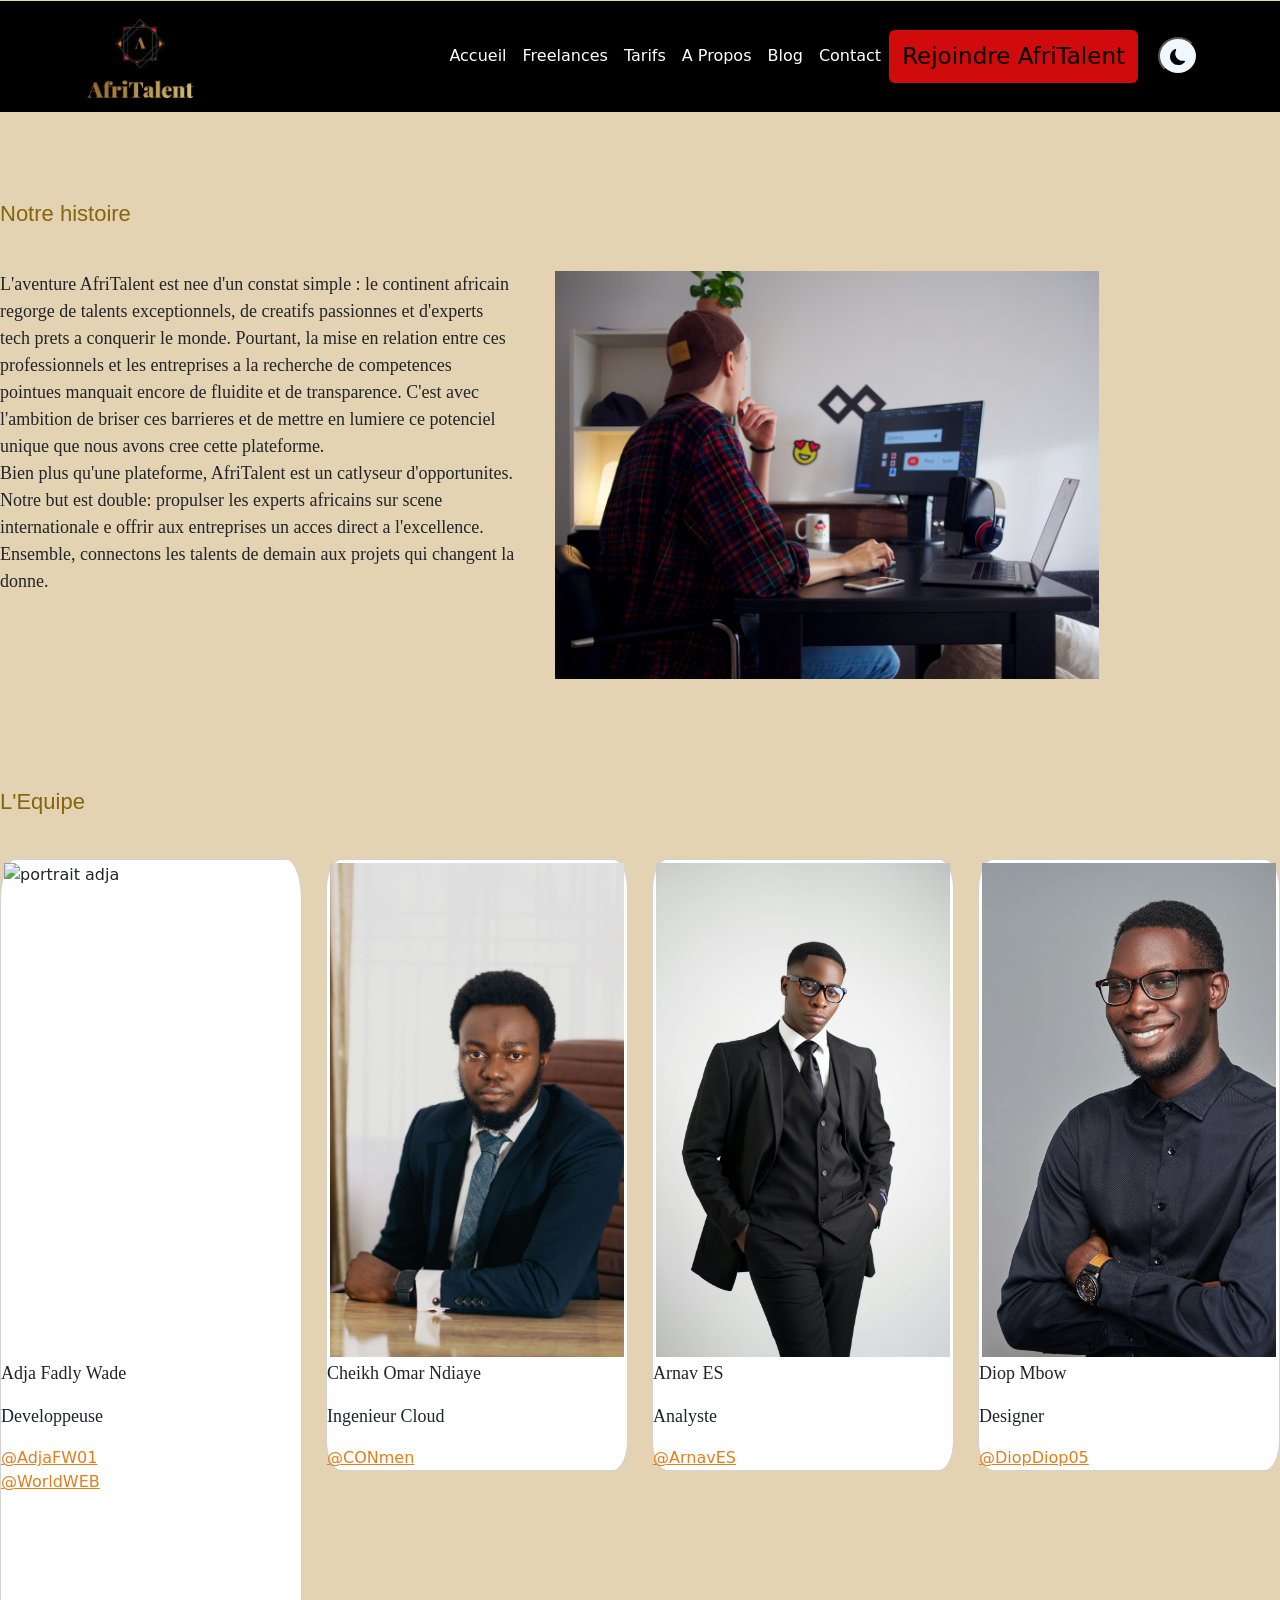
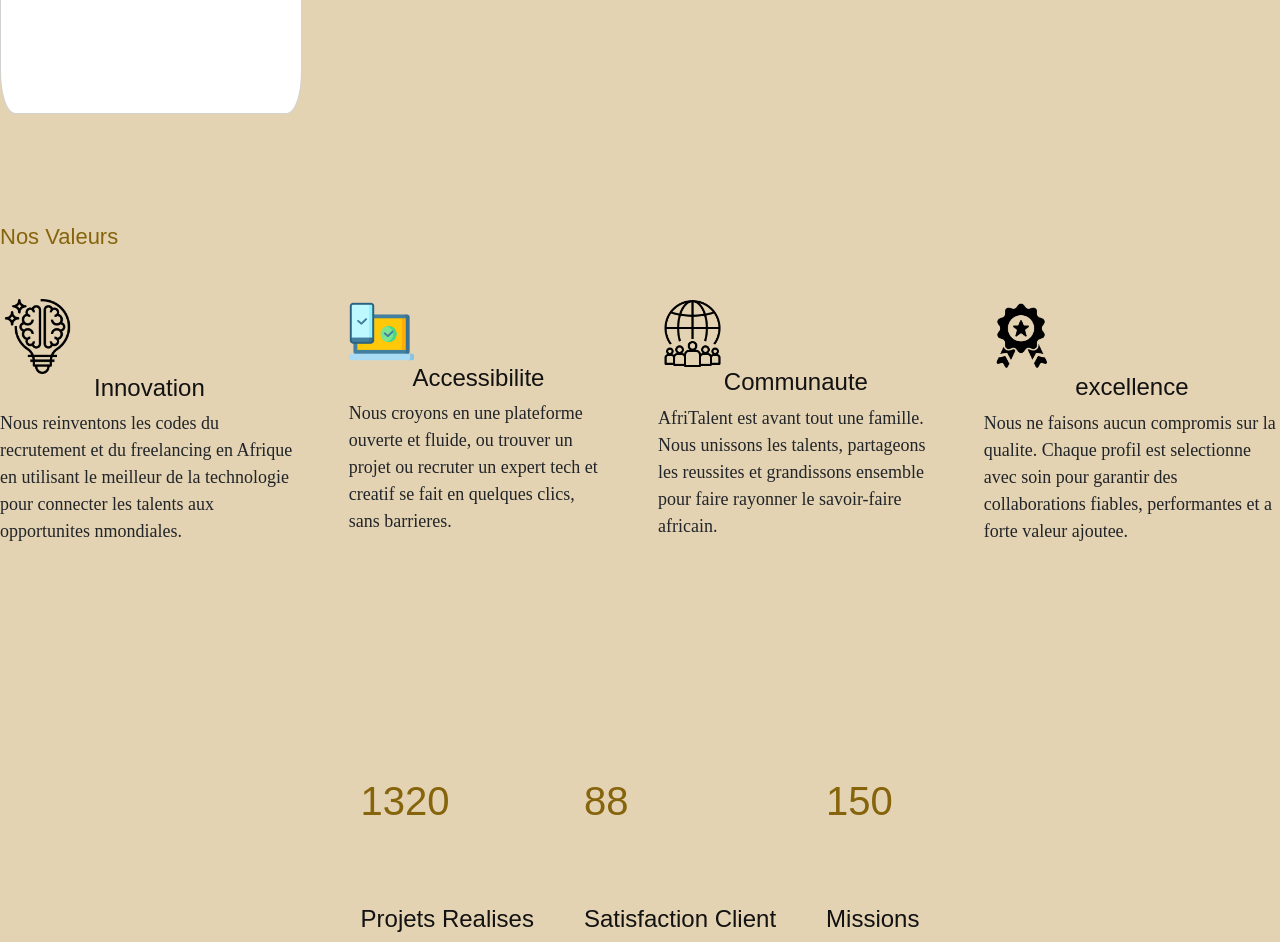
==== commit e7ddadef: "Déploiement : GitHub Pages activé, README finalisé et présentation PowerPoint ajoutee" ====
--- a/about.html
+++ b/about.html
@@ -40,7 +40,7 @@
                     </ul>
                 </div>
 
-                <div>  
+                <div class="bbl">  
                    <a class="btn  text-decoration-none py-2" href="contact.html">Rejoindre AfriTalent</a>
                 </div>
 
--- a/css/style.css
+++ b/css/style.css
@@ -31,6 +31,12 @@
     p{
         font-size: 10px;
     }
+    .bbl{
+        width: 5vw;
+    }
+    .bbl a{
+        font-size: 15px;
+    }
    
 }
 @media screen and (max-width: 768px){
@@ -42,6 +48,36 @@
     h3{
         font-size: 22px;
     }
+   .grid{
+    display: grid;
+    grid-template-columns: repeat(4,1fr);
+    gap: 20px;
+    width: 100%;
+   }
+   /* .grid1, .grid2, .grid3, .grid4{
+    grid-column: auto;
+    grid-row: auto;
+    width: 100%; */
+   /* }*/
+
+   .grid1{
+    grid-column: span 3;
+    grid-row: span 2;
+   }
+   .grid2{
+    grid-column: span 1;
+    grid-row: span 3;
+   }
+   .grid3{
+    grid-column: span 2;
+    grid-row: span 1;
+   }
+   .grid4{
+    grid-column: span 1;
+    grid-row: span 1;
+   }
+
+   
 }
 
 /* LE BODY */
@@ -52,7 +88,9 @@
     background-color: var(--main-bg-color);
     padding-top: 1px;
     width: 100%;
-}   
+    
+} 
+
 
 /* MEME POLICE POUR TOUS LES TITRES */
 
@@ -204,7 +242,7 @@
 
 .ban{
     background-color: rgb(228, 125, 28) ;
-    height: 25vh;
+    /* height: 25vh; */
     width: 100%;
     
 }
@@ -242,26 +280,19 @@
 footer{
     background-color: var(--footer-bg-color);
     color: aliceblue;
-    padding: 10px;
-    width: 100%;
 
 }
 
 /* pour le gestion globale des div du footer */
 
-.disp{
-    display: flex;
-    gap: 90px;
-    margin-bottom: 2em;
-}
 
 /* pour gerer le bouton de filtrage*/
 
 #free{
+    margin: auto;
     width: 20vh;
     margin-top: 200px;
     margin-bottom: 60px;
-    margin-left: 38em;
 }
 
 /* pour gerer tous les images du code html */
@@ -385,41 +416,40 @@
 /* Style Bento grid*/
 
 .grid{
-    display: grid;
-    grid-template-columns: repeat(2,1fr); 
-    gap: 70px;
-    width: 100%;
-    border-radius: 50%;
-    padding: 20px;
-    margin: 0;
-    align-items: start;
+    /* display: grid;
+    grid-template-columns: repeat(4,1fr); 
+    gap: 70px; */
+    width: 100%;
+    /* border-radius: 50%;
+    padding: 20px; */
     margin: 0 auto;
+    /* align-items: start;
+    margin: 0 auto; */
 }
 .grid{
     border-radius: 25px;
-    padding: 20px;
-}
-.grid1{
-    /* height: 50%; */
+}
+/* .grid1{
+    height: 50%;
     grid-column: span 2;
     grid-row: span 2;
 }
 .grid2{
-    /* height: 20%; */
+    height: 20%;
     grid-column: span 2;
     grid-row: span 1;
 }
 .grid3{
-    /* height: 15%; */
+    height: 15%;
     grid-column: span 1;
     grid-row: span 2;
 }
 
 .grid4{
-    /* height: 20%; */
+    height: 20%;
     grid-column: span 1;
     grid-row: span 1;
-}
+} */
 /* /* le bouton dark/light mode */ 
 .dark-mode{
     background-color: #121212;
@@ -483,4 +513,5 @@
 #successMessage{
     color: green;
 
-}+}
+
